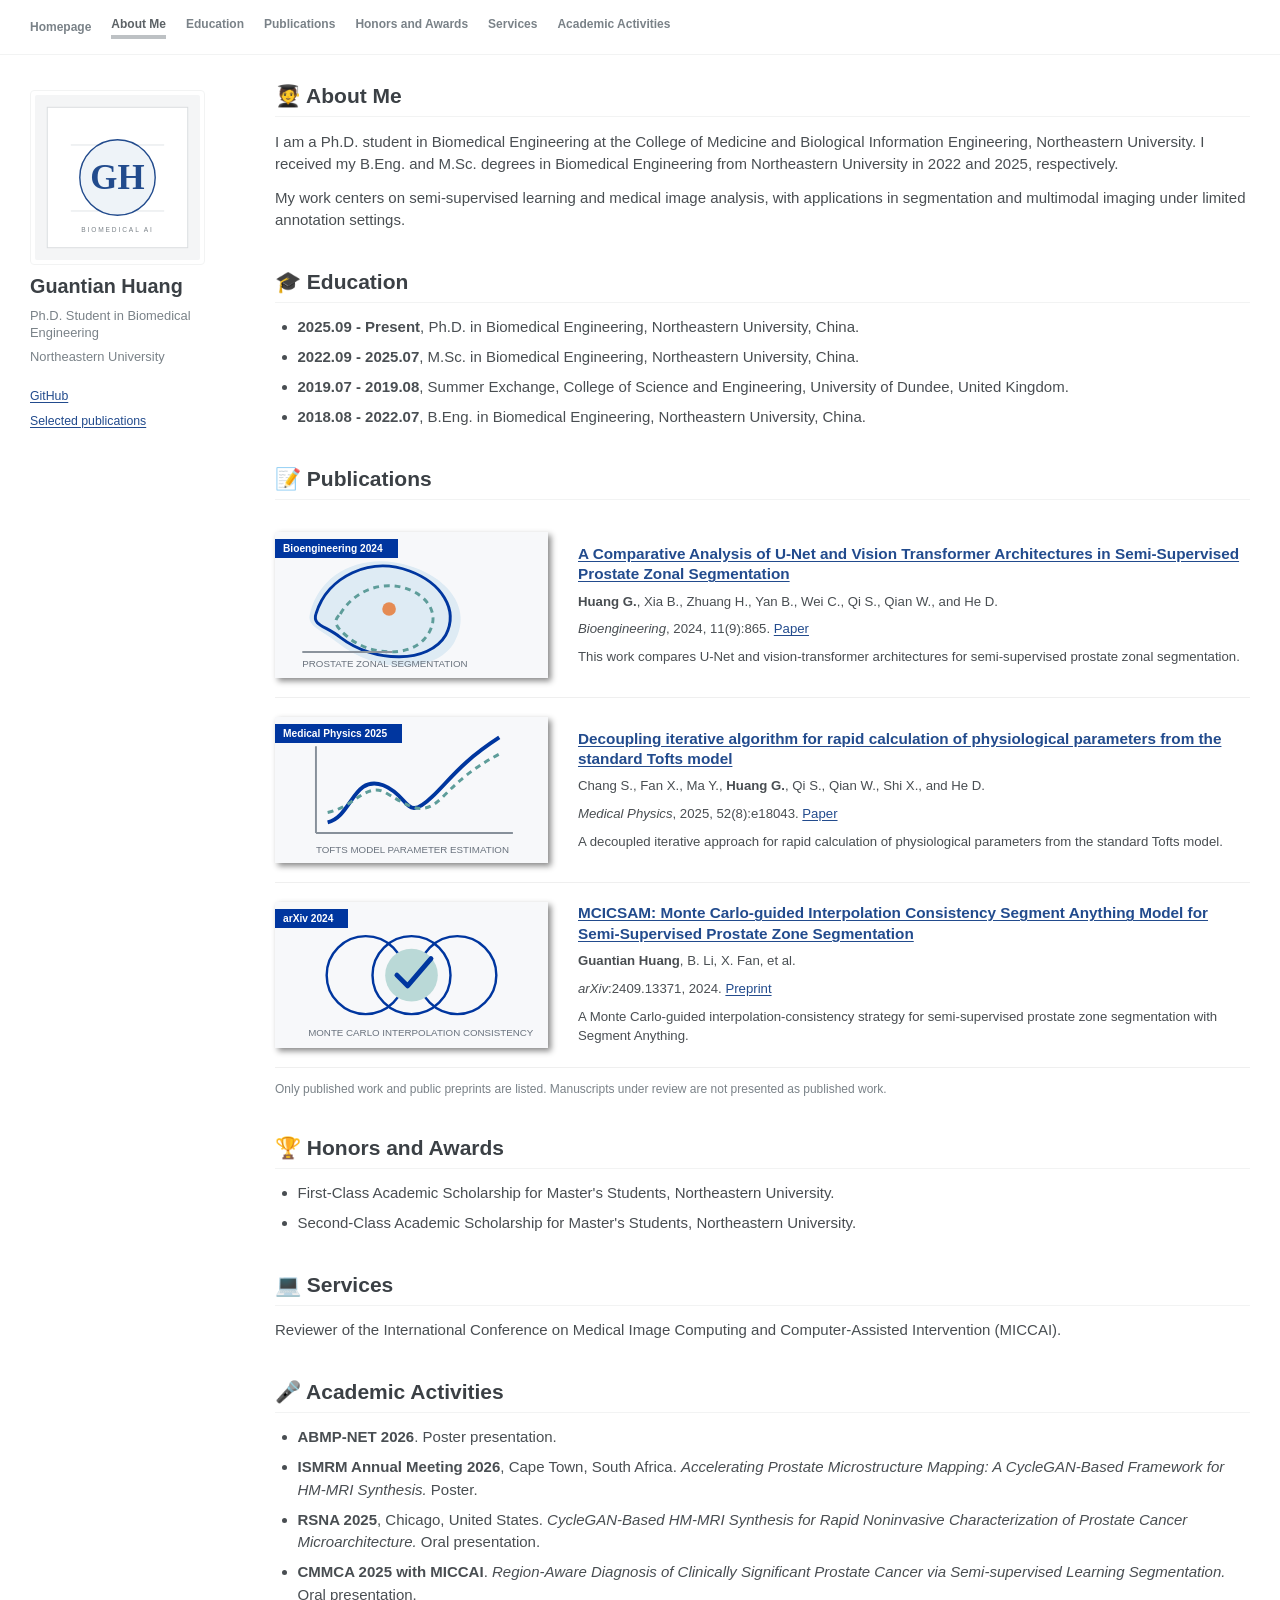
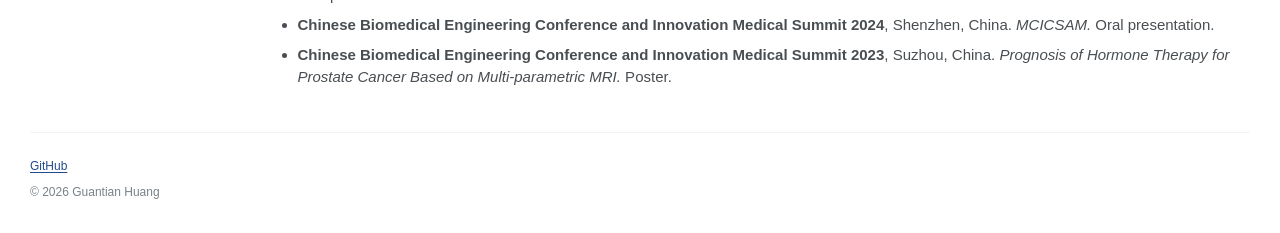
==== index.html @ 6c61fa8c "Publish academic homepage" ====
<!doctype html>
<html lang="en">
  <head>
    <meta charset="utf-8">
    <meta name="viewport" content="width=device-width, initial-scale=1">
    <meta name="description" content="Guantian Huang is a Ph.D. student in Biomedical Engineering at Northeastern University.">
    <meta name="theme-color" content="#ffffff">
    <title>Guantian Huang - Homepage</title>
    <link rel="icon" href="profile-monogram.svg" type="image/svg+xml">
    <link rel="stylesheet" href="styles.css">
  </head>
  <body>
    <a class="skip-link" href="#main-content">Skip to main content</a>

    <header class="masthead" id="top">
      <div class="masthead__inner-wrap">
        <a class="masthead__menu-item masthead__menu-item--home" href="#about">Homepage</a>
        <button class="masthead__toggle" type="button" aria-expanded="false" aria-controls="site-navigation">
          <span class="screen-reader-text">Toggle navigation</span>
          <span aria-hidden="true"></span>
          <span aria-hidden="true"></span>
          <span aria-hidden="true"></span>
        </button>
        <nav class="greedy-nav" id="site-navigation" aria-label="Primary navigation">
          <a href="#about">About Me</a>
          <a href="#education">Education</a>
          <a href="#publications">Publications</a>
          <a href="#honors">Honors and Awards</a>
          <a href="#services">Services</a>
          <a href="#activities">Academic Activities</a>
        </nav>
      </div>
    </header>

    <div id="main" role="main">
      <aside class="sidebar" aria-label="Author profile">
        <div class="author__avatar">
          <img src="profile-monogram.svg" alt="Guantian Huang profile monogram" width="175" height="175">
        </div>
        <div class="author__content">
          <h2 class="author__name">Guantian Huang</h2>
          <p class="author__bio">Ph.D. Student in Biomedical Engineering</p>
          <p class="author__institution">Northeastern University</p>
        </div>
        <div class="author__urls-wrapper">
          <ul class="author__urls social-icons">
            <li><a href="https://github.com/GuantianHuangg" target="_blank" rel="noreferrer">GitHub</a></li>
            <li><a href="#publications">Selected publications</a></li>
          </ul>
        </div>
      </aside>

      <article class="page" id="main-content">
        <section class="page__content" id="about" aria-labelledby="about-title">
          <h1 id="about-title">🧑‍🎓 About Me</h1>
          <p>I am a Ph.D. student in Biomedical Engineering at the College of Medicine and Biological Information Engineering, Northeastern University. I received my B.Eng. and M.Sc. degrees in Biomedical Engineering from Northeastern University in 2022 and 2025, respectively.</p>
          <p>My work centers on semi-supervised learning and medical image analysis, with applications in segmentation and multimodal imaging under limited annotation settings.</p>
        </section>

        <section class="page__content" id="education" aria-labelledby="education-title">
          <h1 id="education-title">🎓 Education</h1>
          <ul>
            <li><strong>2025.09 - Present</strong>, Ph.D. in Biomedical Engineering, Northeastern University, China.</li>
            <li><strong>2022.09 - 2025.07</strong>, M.Sc. in Biomedical Engineering, Northeastern University, China.</li>
            <li><strong>2019.07 - 2019.08</strong>, Summer Exchange, College of Science and Engineering, University of Dundee, United Kingdom.</li>
            <li><strong>2018.08 - 2022.07</strong>, B.Eng. in Biomedical Engineering, Northeastern University, China.</li>
          </ul>
        </section>

        <section class="page__content" id="publications" aria-labelledby="publications-title">
          <h1 id="publications-title">📝 Publications</h1>

          <article class="archive__item">
            <div class="archive__item-teaser teaser--seg" aria-hidden="true">
              <span class="teaser__badge">Bioengineering 2024</span>
              <svg viewBox="0 0 280 150" role="presentation"><rect width="280" height="150" fill="#f7f8fa"/><path d="M36 83c11-43 56-63 103-48 36 11 65 42 45 78-20 34-82 31-119 1C46 99 32 97 36 83Z" fill="#deebf4"/><path d="M42 84c12-39 56-59 96-44 32 12 51 39 37 66-17 29-73 29-108 2-15-12-29-12-25-24Z" fill="none" stroke="#00369f" stroke-width="3"/><path d="M67 84c16-27 49-36 75-23 21 11 27 31 11 49-18 20-58 15-78-2-12-10-17-16-8-24Z" fill="none" stroke="#5e9d9a" stroke-width="3" stroke-dasharray="6 5"/><circle cx="117" cy="79" r="7" fill="#e58b53"/><path d="M28 123h92" stroke="#8b939c" stroke-width="2"/><text x="28" y="138" fill="#69727d" font-family="Helvetica, Arial, sans-serif" font-size="10">PROSTATE ZONAL SEGMENTATION</text></svg>
            </div>
            <div class="archive__item-body">
              <h2 class="archive__item-title"><a href="https://www.mdpi.com/2306-5354/11/9/865" target="_blank" rel="noreferrer">A Comparative Analysis of U-Net and Vision Transformer Architectures in Semi-Supervised Prostate Zonal Segmentation</a></h2>
              <p><strong>Huang G.</strong>, Xia B., Zhuang H., Yan B., Wei C., Qi S., Qian W., and He D.</p>
              <p><em>Bioengineering</em>, 2024, 11(9):865. <a href="https://doi.org/10.3390/bioengineering11090865" target="_blank" rel="noreferrer">Paper</a></p>
              <p>This work compares U-Net and vision-transformer architectures for semi-supervised prostate zonal segmentation.</p>
            </div>
          </article>

          <article class="archive__item">
            <div class="archive__item-teaser teaser--curve" aria-hidden="true">
              <span class="teaser__badge">Medical Physics 2025</span>
              <svg viewBox="0 0 280 150" role="presentation"><rect width="280" height="150" fill="#f7f8fa"/><path d="M42 119H244M42 119V30" fill="none" stroke="#87909a" stroke-width="2"/><path d="M54 108C79 102 80 59 111 70c28 11 22 39 50 12 18-17 29-35 69-61" fill="none" stroke="#00369f" stroke-width="4"/><path d="M54 98c28-6 40-32 60-20 26 15 38 25 59 3 15-15 29-28 57-43" fill="none" stroke="#5e9d9a" stroke-width="3" stroke-dasharray="6 5"/><text x="42" y="140" fill="#69727d" font-family="Helvetica, Arial, sans-serif" font-size="10">TOFTS MODEL PARAMETER ESTIMATION</text></svg>
            </div>
            <div class="archive__item-body">
              <h2 class="archive__item-title"><a href="https://pubmed.ncbi.nlm.nih.gov/40804784/" target="_blank" rel="noreferrer">Decoupling iterative algorithm for rapid calculation of physiological parameters from the standard Tofts model</a></h2>
              <p>Chang S., Fan X., Ma Y., <strong>Huang G.</strong>, Qi S., Qian W., Shi X., and He D.</p>
              <p><em>Medical Physics</em>, 2025, 52(8):e18043. <a href="https://doi.org/10.1002/mp.18043" target="_blank" rel="noreferrer">Paper</a></p>
              <p>A decoupled iterative approach for rapid calculation of physiological parameters from the standard Tofts model.</p>
            </div>
          </article>

          <article class="archive__item">
            <div class="archive__item-teaser teaser--mcic" aria-hidden="true">
              <span class="teaser__badge">arXiv 2024</span>
              <svg viewBox="0 0 280 150" role="presentation"><rect width="280" height="150" fill="#f7f8fa"/><g fill="none" stroke="#00369f" stroke-width="2.5"><circle cx="93" cy="75" r="40"/><circle cx="140" cy="75" r="40"/><circle cx="187" cy="75" r="40"/></g><circle cx="140" cy="75" r="27" fill="#bad9d7"/><path d="M125 75l11 11 24-28" fill="none" stroke="#00369f" stroke-width="5" stroke-linecap="round" stroke-linejoin="round"/><text x="34" y="137" fill="#69727d" font-family="Helvetica, Arial, sans-serif" font-size="10">MONTE CARLO INTERPOLATION CONSISTENCY</text></svg>
            </div>
            <div class="archive__item-body">
              <h2 class="archive__item-title"><a href="https://arxiv.org/abs/2409.13371" target="_blank" rel="noreferrer">MCICSAM: Monte Carlo-guided Interpolation Consistency Segment Anything Model for Semi-Supervised Prostate Zone Segmentation</a></h2>
              <p><strong>Guantian Huang</strong>, B. Li, X. Fan, et al.</p>
              <p><em>arXiv</em>:2409.13371, 2024. <a href="https://arxiv.org/abs/2409.13371" target="_blank" rel="noreferrer">Preprint</a></p>
              <p>A Monte Carlo-guided interpolation-consistency strategy for semi-supervised prostate zone segmentation with Segment Anything.</p>
            </div>
          </article>
          <p class="small-note">Only published work and public preprints are listed. Manuscripts under review are not presented as published work.</p>
        </section>

        <section class="page__content" id="honors" aria-labelledby="honors-title">
          <h1 id="honors-title">🏆 Honors and Awards</h1>
          <ul>
            <li>First-Class Academic Scholarship for Master's Students, Northeastern University.</li>
            <li>Second-Class Academic Scholarship for Master's Students, Northeastern University.</li>
          </ul>
        </section>

        <section class="page__content" id="services" aria-labelledby="services-title">
          <h1 id="services-title">💻 Services</h1>
          <p>Reviewer of the International Conference on Medical Image Computing and Computer-Assisted Intervention (MICCAI).</p>
        </section>

        <section class="page__content" id="activities" aria-labelledby="activities-title">
          <h1 id="activities-title">🎤 Academic Activities</h1>
          <ul>
            <li><strong>ABMP-NET 2026</strong>. Poster presentation.</li>
            <li><strong>ISMRM Annual Meeting 2026</strong>, Cape Town, South Africa. <em>Accelerating Prostate Microstructure Mapping: A CycleGAN-Based Framework for HM-MRI Synthesis.</em> Poster.</li>
            <li><strong>RSNA 2025</strong>, Chicago, United States. <em>CycleGAN-Based HM-MRI Synthesis for Rapid Noninvasive Characterization of Prostate Cancer Microarchitecture.</em> Oral presentation.</li>
            <li><strong>CMMCA 2025 with MICCAI</strong>. <em>Region-Aware Diagnosis of Clinically Significant Prostate Cancer via Semi-supervised Learning Segmentation.</em> Oral presentation.</li>
            <li><strong>Chinese Biomedical Engineering Conference and Innovation Medical Summit 2024</strong>, Shenzhen, China. <em>MCICSAM.</em> Oral presentation.</li>
            <li><strong>Chinese Biomedical Engineering Conference and Innovation Medical Summit 2023</strong>, Suzhou, China. <em>Prognosis of Hormone Therapy for Prostate Cancer Based on Multi-parametric MRI.</em> Poster.</li>
          </ul>
        </section>
      </article>
    </div>

    <footer class="page__footer">
      <div class="page__footer-follow"><a href="https://github.com/GuantianHuangg" target="_blank" rel="noreferrer">GitHub</a></div>
      <div class="page__footer-copyright">© <span id="year"></span> Guantian Huang</div>
    </footer>

    <script src="script.js"></script>
  </body>
</html>
---- styles.css ----
:root {
  --text: #494e52;
  --muted: #7a8288;
  --line: #f2f3f3;
  --link: #224b8d;
  --link-hover: #14376e;
  --badge: #00369f;
  --teal: #5e9d9a;
  --page: 925px;
  --large-page: 1280px;
}

* { box-sizing: border-box; }
html { scroll-behavior: smooth; scroll-padding-top: 64px; }
body {
  margin: 0;
  min-width: 320px;
  color: var(--text);
  background: #fff;
  font-family: "Trebuchet MS", Helvetica, Arial, sans-serif;
  font-size: 15px;
  line-height: 1.5;
}

a { color: var(--link); text-decoration: underline; text-underline-offset: 2px; }
a:hover, a:focus { color: var(--link-hover); }
p { margin: 0 0 .75em; }
ul { margin: 0 0 .75em; padding-left: 1.5em; }
li { margin-bottom: .5em; }
img { max-width: 100%; }
.screen-reader-text { position: absolute; width: 1px; height: 1px; padding: 0; margin: -1px; overflow: hidden; clip: rect(0, 0, 0, 0); white-space: nowrap; border: 0; }
.skip-link { position: fixed; z-index: 100; top: -4rem; left: 1rem; padding: .5rem .7rem; color: #fff; background: var(--link); text-decoration: none; }
.skip-link:focus { top: .75rem; }

.masthead {
  position: sticky;
  top: 0;
  z-index: 20;
  width: 100%;
  background: rgba(255, 255, 255, .97);
  border-bottom: 1px solid var(--line);
}
.masthead__inner-wrap {
  position: relative;
  display: flex;
  align-items: center;
  width: min(var(--page), calc(100% - 30px));
  min-height: 54px;
  margin: 0 auto;
}
.masthead a { color: var(--muted); font-size: .8em; font-weight: 700; text-decoration: none; white-space: nowrap; }
.masthead a:hover, .masthead a:focus, .masthead a.is-active { color: #5c6266; }
.masthead a:not(.masthead__menu-item--home)::after { display: block; width: 100%; height: 4px; margin-top: 2px; content: ""; background: #bdc1c4; transform: scaleX(0); transform-origin: left; transition: transform .2s ease; }
.masthead a:hover::after, .masthead a:focus::after, .masthead a.is-active::after { transform: scaleX(1); }
.masthead__menu-item--home { margin-right: 1.25rem; }
.greedy-nav { display: flex; align-items: center; gap: 1.25rem; }
.masthead__toggle { display: none; margin-left: auto; padding: .4rem .2rem; color: var(--muted); background: transparent; border: 0; cursor: pointer; }
.masthead__toggle span[aria-hidden] { display: block; width: 21px; height: 2px; margin: 4px 0; background: currentColor; }

#main {
  display: block;
  width: min(var(--page), calc(100% - 30px));
  margin: 15px auto 0;
}
.sidebar { margin-bottom: 1.75rem; }
.author__avatar { float: left; width: 75px; height: 75px; margin: 0 10px 0 0; padding: 4px; background: #fff; border: 1px solid #f2f3f3; border-radius: 4px; }
.author__avatar img { display: block; width: 100%; height: 100%; border-radius: 2px; }
.author__content { min-height: 75px; }
.author__name { margin: 0 0 4px; color: #3b4045; font-size: 1.15em; line-height: 1.2; }
.author__bio, .author__institution { margin: 0 0 2px; color: var(--muted); font-size: .82em; line-height: 1.35; }
.author__urls-wrapper { clear: both; padding-top: .7rem; }
.author__urls { margin: 0; padding: 0; list-style: none; }
.author__urls li { display: inline-block; margin: 0 1rem 0 0; font-size: .82em; }

.page { min-width: 0; }
.page__content { scroll-margin-top: 64px; }
.page__content > h1 {
  margin: 0 0 .85rem;
  padding: .8rem 0 .5rem;
  color: #3b4045;
  border-bottom: 1px solid #f2f3f3;
  font-size: 1.4em;
  font-weight: 700;
  line-height: 1.2;
}
.page__content + .page__content { margin-top: 1.5rem; }
.page__content p, .page__content li { font-size: 1em; }

.archive__item { display: grid; grid-template-columns: minmax(140px, 28%) minmax(0, 1fr); gap: 30px; padding: 18.75px 0; border-bottom: 1px solid #efefef; }
.archive__item-teaser { position: relative; align-self: center; overflow: hidden; width: 100%; max-width: 280px; min-height: 120px; box-shadow: 3px 3px 6px #888; }
.archive__item-teaser svg { display: block; width: 100%; height: auto; min-height: 120px; }
.teaser__badge { position: absolute; z-index: 1; top: 7px; left: -7px; padding: 3px 15px; color: #fff; background: var(--badge); font-size: .68em; font-weight: 700; line-height: 1.3; }
.archive__item-body { align-self: center; min-width: 0; }
.archive__item-title { margin: 0 0 .4rem; color: #3b4045; font-size: 1.02em; line-height: 1.35; }
.archive__item-title a { color: var(--link); }
.archive__item-body p { margin-bottom: .5rem; font-size: .88em; line-height: 1.5; }
.archive__item-body p:last-child { margin-bottom: 0; }
.small-note { margin-top: .75rem; color: var(--muted); font-size: .8em !important; }

.page__footer { width: min(var(--page), calc(100% - 30px)); margin: 2rem auto 0; padding: 1.5rem 0 2rem; color: var(--muted); border-top: 1px solid var(--line); font-size: .8em; }
.page__footer-follow { margin-bottom: .5rem; }

@media (min-width: 768px) {
  .masthead__inner-wrap, #main, .page__footer { width: min(var(--page), calc(100% - 60px)); }
  .author__name { font-size: 1.32em; }
}

@media (min-width: 925px) {
  #main { display: grid; grid-template-columns: 175px minmax(0, 1fr); column-gap: 44px; align-items: start; }
  .sidebar { position: sticky; top: 90px; margin: 0; }
  .author__avatar { float: none; width: 175px; height: 175px; margin: 0 0 10px; }
  .author__content { min-height: 0; }
  .author__name { margin: 10px 0 8px; }
  .author__bio, .author__institution { margin-bottom: 6px; font-size: .86em; }
  .author__urls-wrapper { padding-top: 1rem; }
  .author__urls li { display: block; margin: 0 0 .4rem; }
  .page { padding-left: 2px; }
}

@media (min-width: 1280px) {
  .masthead__inner-wrap, #main, .page__footer { width: min(var(--large-page), calc(100% - 60px)); }
  #main { grid-template-columns: 195px minmax(0, 1fr); column-gap: 48px; }
  .author__avatar { width: 175px; height: 175px; }
}

@media (max-width: 924px) {
  .masthead__inner-wrap { justify-content: space-between; }
  .masthead__toggle { display: block; }
  .greedy-nav { position: absolute; top: calc(100% + 1px); right: 0; left: 0; display: none; gap: 0; padding: .3rem .65rem .55rem; background: #fff; border: 1px solid var(--line); border-top: 0; box-shadow: 0 7px 14px rgba(0, 0, 0, .05); }
  .greedy-nav.is-open { display: grid; }
  .greedy-nav a { padding: .55rem .35rem; }
  .masthead__menu-item--home { margin-right: 0; }
}

@media (max-width: 767px) {
  .archive__item { grid-template-columns: 1fr; gap: 14px; }
  .archive__item-body { order: 1; }
  .archive__item-teaser { order: 2; width: 70%; margin: 0 auto; }
  .archive__item-title { font-size: 1em; }
}

@media (prefers-reduced-motion: reduce) {
  html { scroll-behavior: auto; }
  *, *::before, *::after { transition: none !important; }
}
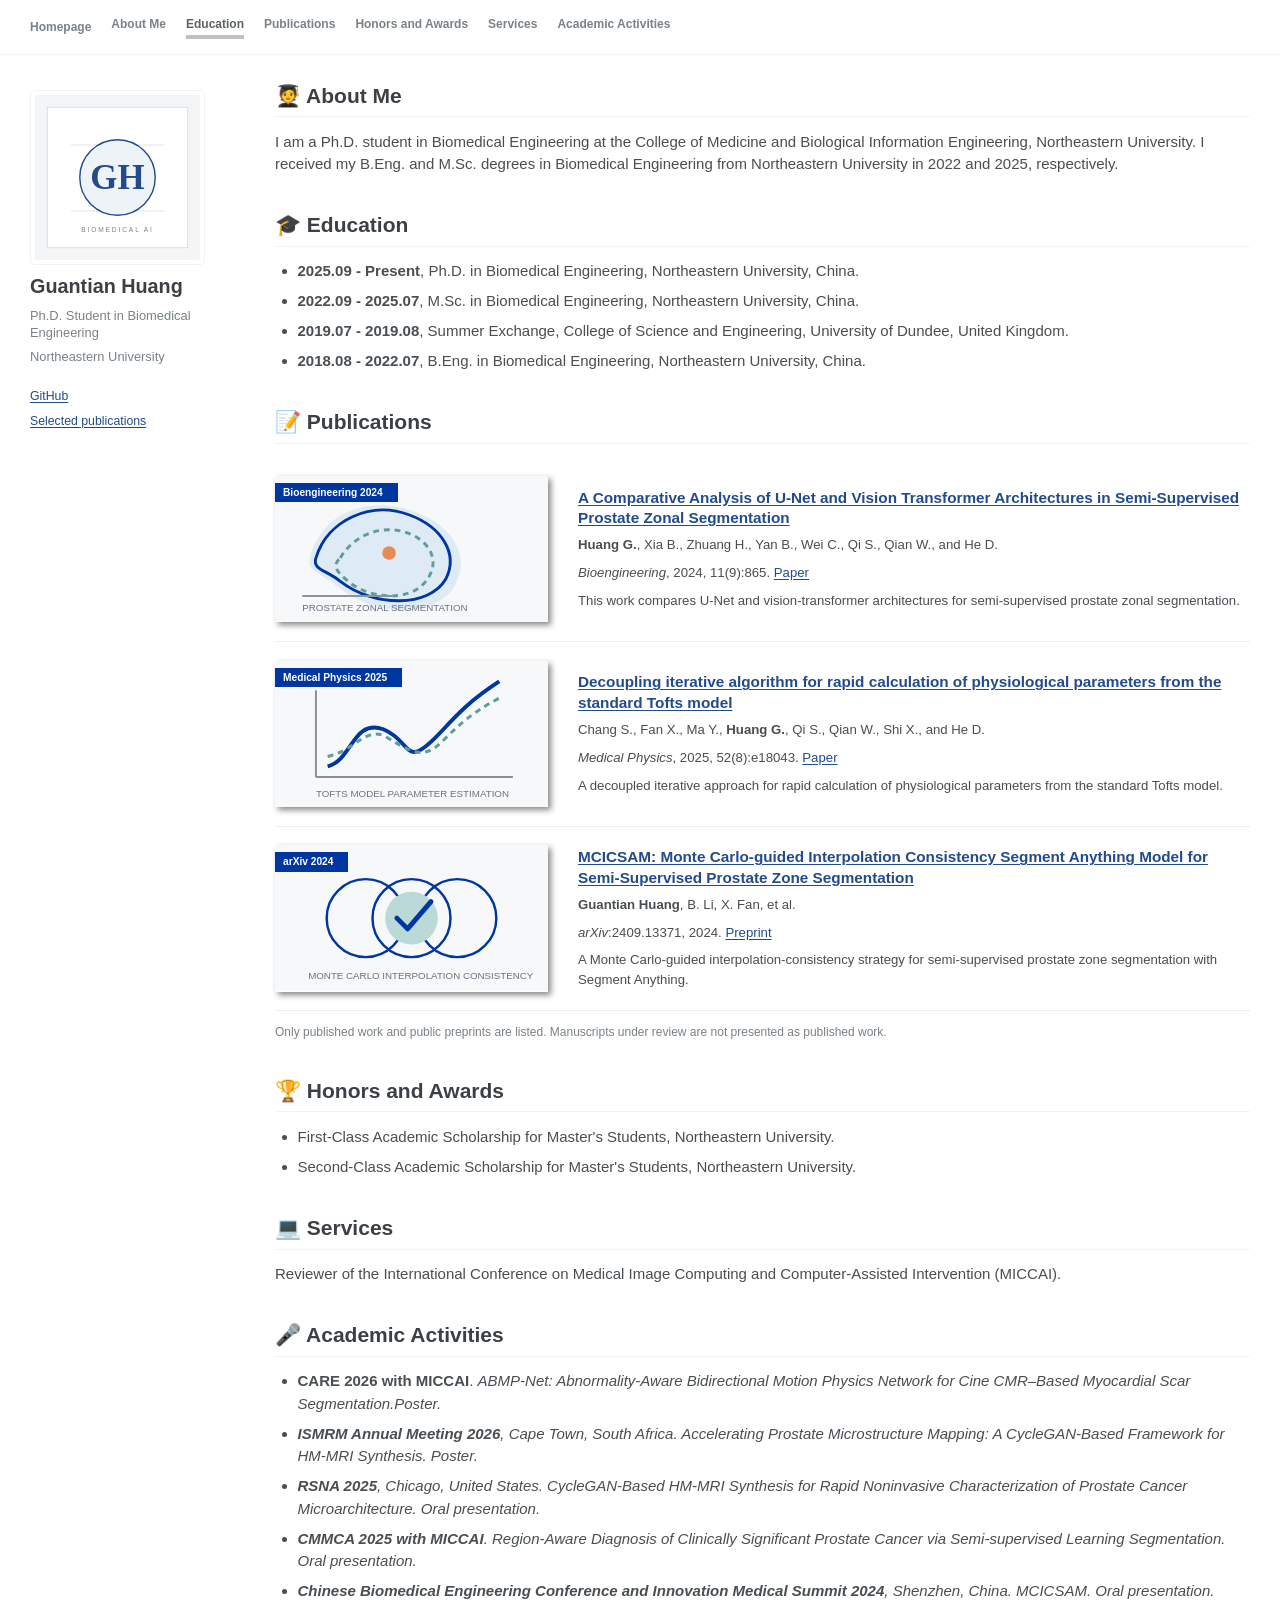
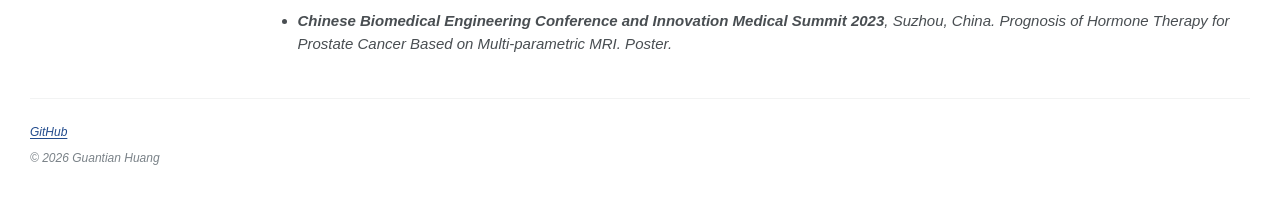
==== commit f21868dd: "Update academic activities and remove work focus paragraph Removed a paragraph about work focus and " ====
--- a/index.html
+++ b/index.html
@@ -54,7 +54,6 @@
         <section class="page__content" id="about" aria-labelledby="about-title">
           <h1 id="about-title">🧑‍🎓 About Me</h1>
           <p>I am a Ph.D. student in Biomedical Engineering at the College of Medicine and Biological Information Engineering, Northeastern University. I received my B.Eng. and M.Sc. degrees in Biomedical Engineering from Northeastern University in 2022 and 2025, respectively.</p>
-          <p>My work centers on semi-supervised learning and medical image analysis, with applications in segmentation and multimodal imaging under limited annotation settings.</p>
         </section>
 
         <section class="page__content" id="education" aria-labelledby="education-title">
@@ -127,7 +126,7 @@
         <section class="page__content" id="activities" aria-labelledby="activities-title">
           <h1 id="activities-title">🎤 Academic Activities</h1>
           <ul>
-            <li><strong>ABMP-NET 2026</strong>. Poster presentation.</li>
+            <li><strong>CARE 2026 with MICCAI</strong>. <em>ABMP-Net: Abnormality-Aware Bidirectional Motion Physics Network for Cine CMR–Based Myocardial Scar Segmentation.Poster.</li>
             <li><strong>ISMRM Annual Meeting 2026</strong>, Cape Town, South Africa. <em>Accelerating Prostate Microstructure Mapping: A CycleGAN-Based Framework for HM-MRI Synthesis.</em> Poster.</li>
             <li><strong>RSNA 2025</strong>, Chicago, United States. <em>CycleGAN-Based HM-MRI Synthesis for Rapid Noninvasive Characterization of Prostate Cancer Microarchitecture.</em> Oral presentation.</li>
             <li><strong>CMMCA 2025 with MICCAI</strong>. <em>Region-Aware Diagnosis of Clinically Significant Prostate Cancer via Semi-supervised Learning Segmentation.</em> Oral presentation.</li>
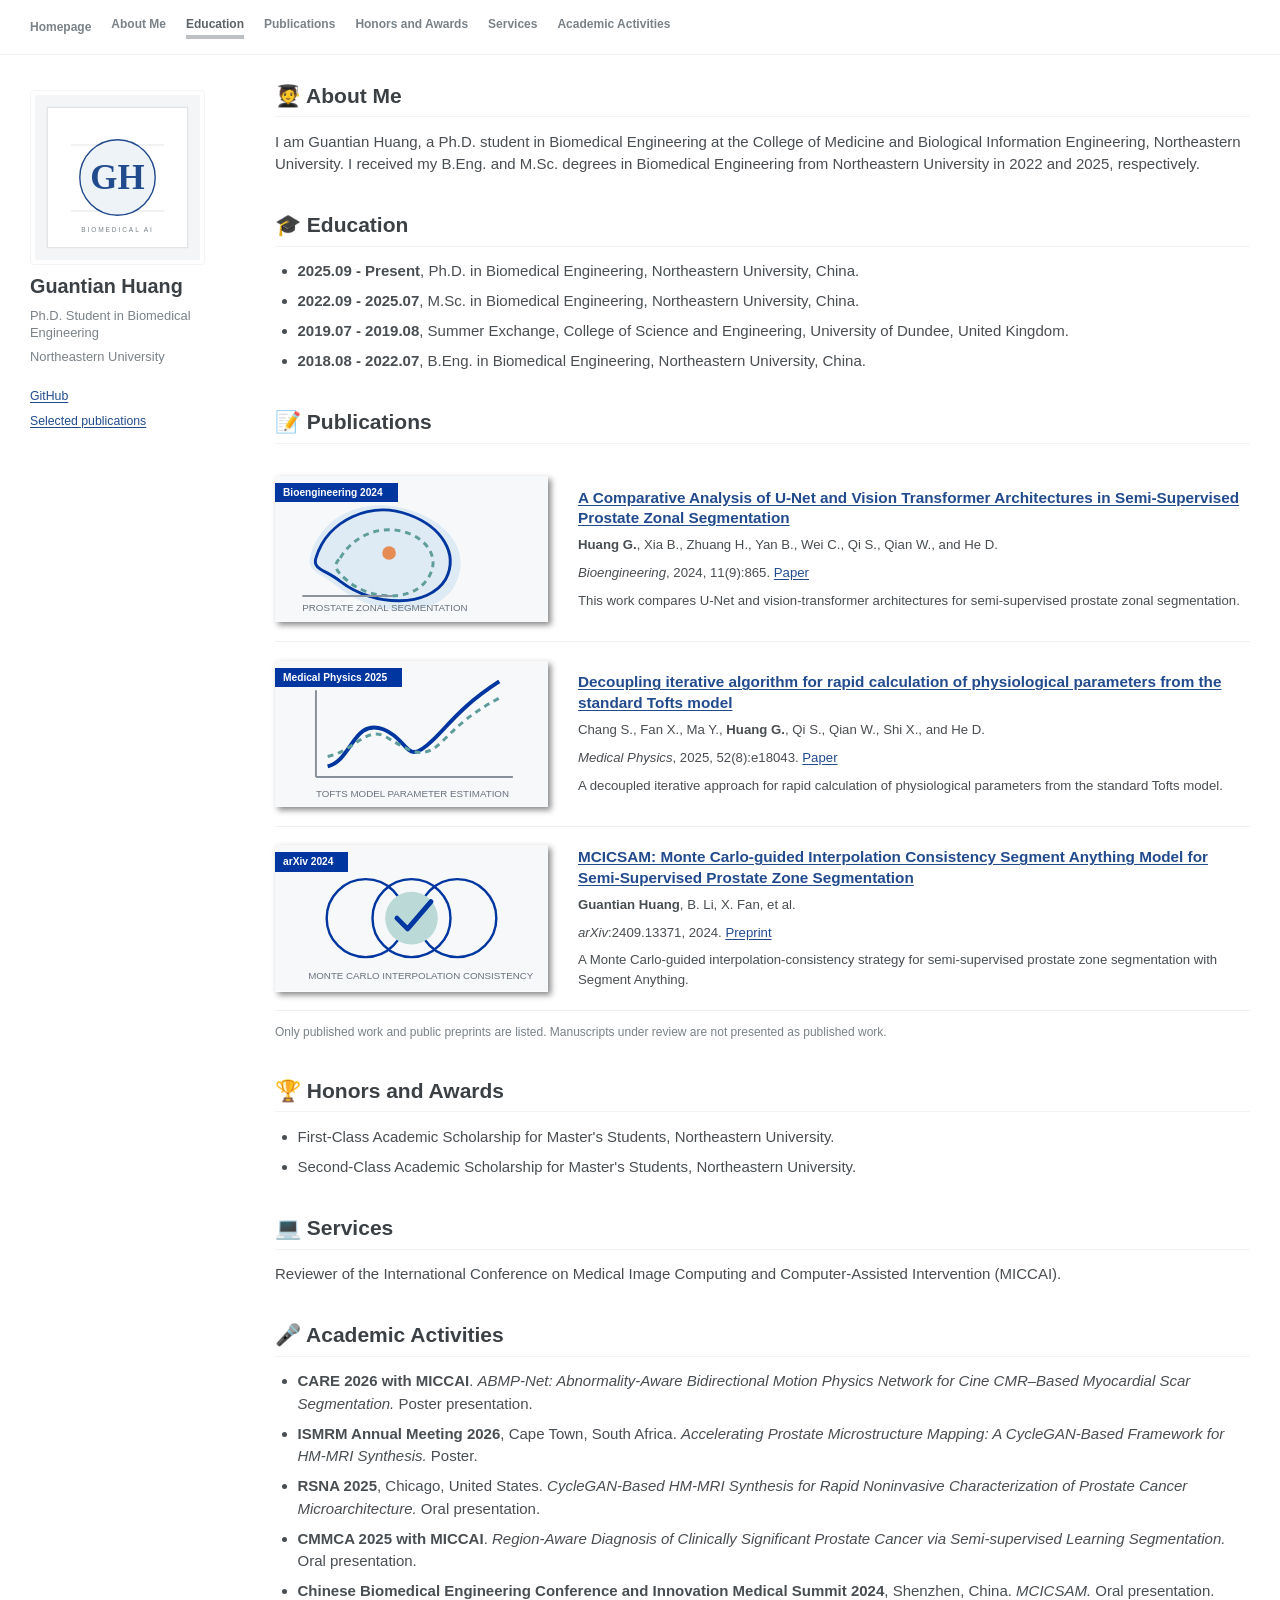
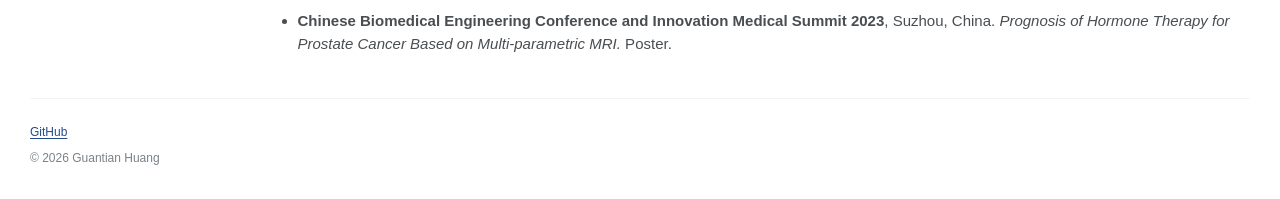
==== commit 309dfe3e: "Improve homepage search discovery and profile metadata" ====
--- a/index.html
+++ b/index.html
@@ -3,11 +3,53 @@
   <head>
     <meta charset="utf-8">
     <meta name="viewport" content="width=device-width, initial-scale=1">
-    <meta name="description" content="Guantian Huang is a Ph.D. student in Biomedical Engineering at Northeastern University.">
+    <meta name="description" content="Academic homepage of Guantian Huang, a Ph.D. student in Biomedical Engineering at Northeastern University. Publications, education, and academic service.">
+    <meta name="author" content="Guantian Huang">
     <meta name="theme-color" content="#ffffff">
-    <title>Guantian Huang - Homepage</title>
+    <title>Guantian Huang | Northeastern University | Academic Homepage</title>
+    <link rel="canonical" href="https://guantianhuangg.github.io/">
+    <meta property="og:type" content="profile">
+    <meta property="og:url" content="https://guantianhuangg.github.io/">
+    <meta property="og:title" content="Guantian Huang | Northeastern University | Academic Homepage">
+    <meta property="og:description" content="Ph.D. student in Biomedical Engineering at Northeastern University. Publications, education, and academic service.">
+    <meta property="og:site_name" content="Guantian Huang">
+    <meta property="og:locale" content="en_US">
+    <meta property="profile:first_name" content="Guantian">
+    <meta property="profile:last_name" content="Huang">
+    <meta name="twitter:card" content="summary">
+    <meta name="twitter:title" content="Guantian Huang | Northeastern University | Academic Homepage">
+    <meta name="twitter:description" content="Ph.D. student in Biomedical Engineering at Northeastern University. Publications, education, and academic service.">
     <link rel="icon" href="profile-monogram.svg" type="image/svg+xml">
     <link rel="stylesheet" href="styles.css">
+    <script type="application/ld+json">
+    {
+      "@context": "https://schema.org",
+      "@type": "ProfilePage",
+      "@id": "https://guantianhuangg.github.io/#profile-page",
+      "url": "https://guantianhuangg.github.io/",
+      "name": "Guantian Huang | Northeastern University | Academic Homepage",
+      "description": "Academic homepage of Guantian Huang, a Ph.D. student in Biomedical Engineering at Northeastern University. Publications, education, and academic service.",
+      "inLanguage": "en",
+      "mainEntity": {
+        "@type": "Person",
+        "@id": "https://guantianhuangg.github.io/#person",
+        "name": "Guantian Huang",
+        "givenName": "Guantian",
+        "familyName": "Huang",
+        "url": "https://guantianhuangg.github.io/",
+        "description": "Ph.D. student in Biomedical Engineering at Northeastern University.",
+        "affiliation": {
+          "@type": "CollegeOrUniversity",
+          "name": "Northeastern University",
+          "address": {
+            "@type": "PostalAddress",
+            "addressCountry": "CN"
+          }
+        },
+        "sameAs": ["https://github.com/GuantianHuangg"]
+      }
+    }
+    </script>
   </head>
   <body>
     <a class="skip-link" href="#main-content">Skip to main content</a>
@@ -53,7 +95,7 @@
       <article class="page" id="main-content">
         <section class="page__content" id="about" aria-labelledby="about-title">
           <h1 id="about-title">🧑‍🎓 About Me</h1>
-          <p>I am a Ph.D. student in Biomedical Engineering at the College of Medicine and Biological Information Engineering, Northeastern University. I received my B.Eng. and M.Sc. degrees in Biomedical Engineering from Northeastern University in 2022 and 2025, respectively.</p>
+          <p>I am Guantian Huang, a Ph.D. student in Biomedical Engineering at the College of Medicine and Biological Information Engineering, Northeastern University. I received my B.Eng. and M.Sc. degrees in Biomedical Engineering from Northeastern University in 2022 and 2025, respectively.</p>
         </section>
 
         <section class="page__content" id="education" aria-labelledby="education-title">
@@ -126,7 +168,7 @@
         <section class="page__content" id="activities" aria-labelledby="activities-title">
           <h1 id="activities-title">🎤 Academic Activities</h1>
           <ul>
-            <li><strong>CARE 2026 with MICCAI</strong>. <em>ABMP-Net: Abnormality-Aware Bidirectional Motion Physics Network for Cine CMR–Based Myocardial Scar Segmentation.Poster.</li>
+            <li><strong>CARE 2026 with MICCAI</strong>. <em>ABMP-Net: Abnormality-Aware Bidirectional Motion Physics Network for Cine CMR–Based Myocardial Scar Segmentation.</em> Poster presentation.</li>
             <li><strong>ISMRM Annual Meeting 2026</strong>, Cape Town, South Africa. <em>Accelerating Prostate Microstructure Mapping: A CycleGAN-Based Framework for HM-MRI Synthesis.</em> Poster.</li>
             <li><strong>RSNA 2025</strong>, Chicago, United States. <em>CycleGAN-Based HM-MRI Synthesis for Rapid Noninvasive Characterization of Prostate Cancer Microarchitecture.</em> Oral presentation.</li>
             <li><strong>CMMCA 2025 with MICCAI</strong>. <em>Region-Aware Diagnosis of Clinically Significant Prostate Cancer via Semi-supervised Learning Segmentation.</em> Oral presentation.</li>
